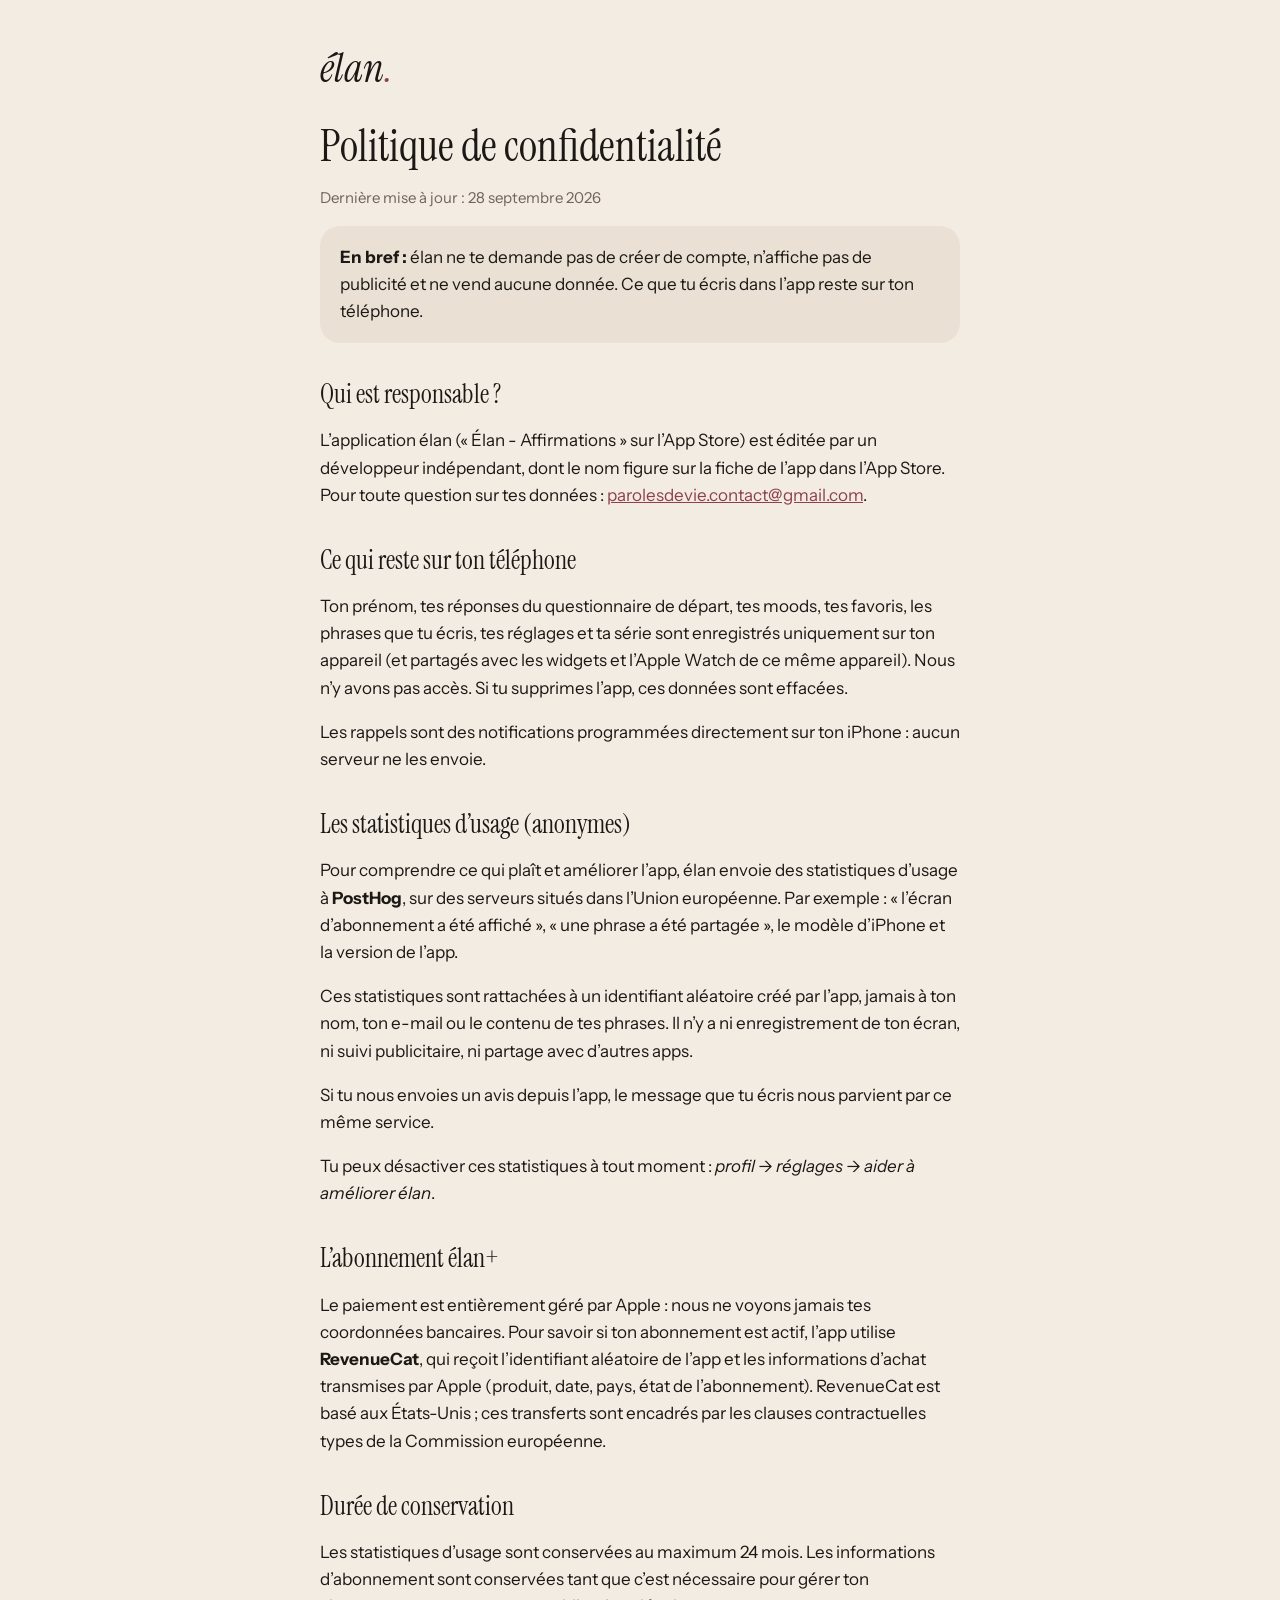
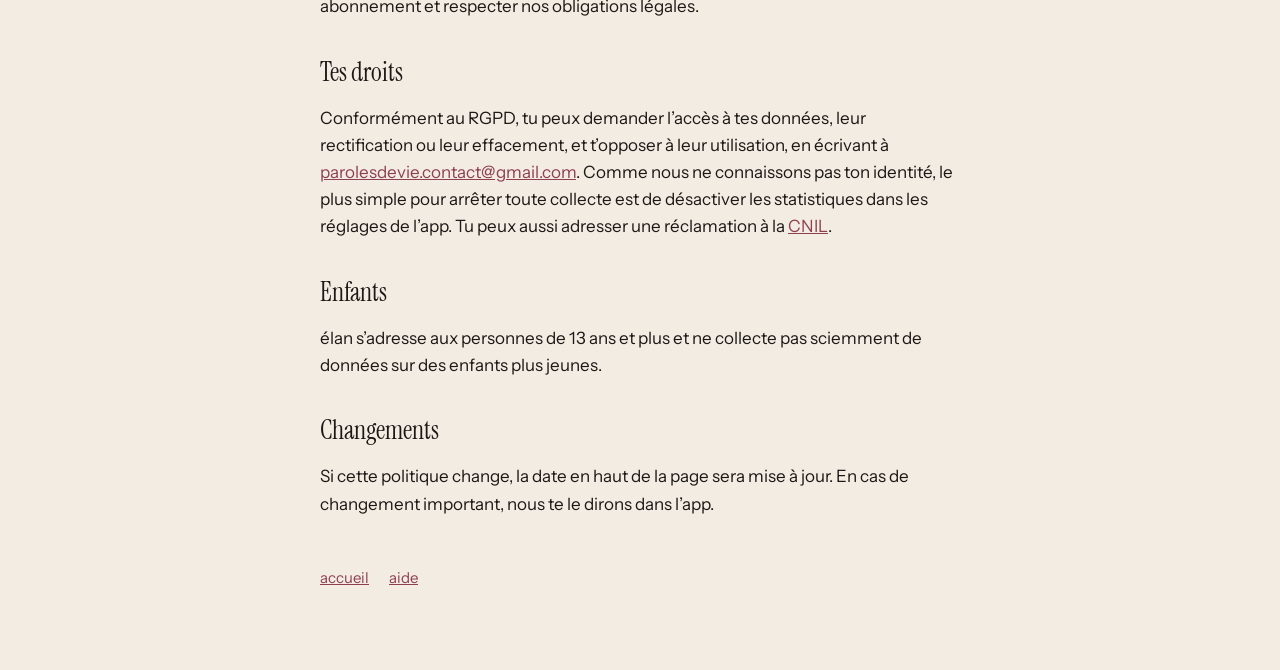
==== confidentialite.html @ eb6c00ab "pages : accueil, aide, confidentialité" ====
<!doctype html>
<html lang="fr">
<head>
<meta charset="utf-8">
<meta name="viewport" content="width=device-width, initial-scale=1">
<title>Confidentialité · élan</title>
<link rel="preconnect" href="https://fonts.googleapis.com">
<link href="https://fonts.googleapis.com/css2?family=Instrument+Sans:wght@400;600&family=Instrument+Serif:ital@0;1&display=swap" rel="stylesheet">
<link rel="stylesheet" href="style.css">
</head>
<body>
<main>
<a class="logo" href="./">élan<span>.</span></a>
<h1>Politique de confidentialité</h1>
<p class="muted">Dernière mise à jour : 28 septembre 2026</p>

<div class="card">
<strong>En bref :</strong> élan ne te demande pas de créer de compte, n’affiche pas de publicité et ne vend aucune donnée. Ce que tu écris dans l’app reste sur ton téléphone.
</div>

<h2>Qui est responsable ?</h2>
<p>L’application élan (« Élan - Affirmations » sur l’App Store) est éditée par un développeur indépendant, dont le nom figure sur la fiche de l’app dans l’App Store. Pour toute question sur tes données : <a href="mailto:parolesdevie.contact@gmail.com">parolesdevie.contact@gmail.com</a>.</p>

<h2>Ce qui reste sur ton téléphone</h2>
<p>Ton prénom, tes réponses du questionnaire de départ, tes moods, tes favoris, les phrases que tu écris, tes réglages et ta série sont enregistrés uniquement sur ton appareil (et partagés avec les widgets et l’Apple Watch de ce même appareil). Nous n’y avons pas accès. Si tu supprimes l’app, ces données sont effacées.</p>
<p>Les rappels sont des notifications programmées directement sur ton iPhone : aucun serveur ne les envoie.</p>

<h2>Les statistiques d’usage (anonymes)</h2>
<p>Pour comprendre ce qui plaît et améliorer l’app, élan envoie des statistiques d’usage à <strong>PostHog</strong>, sur des serveurs situés dans l’Union européenne. Par exemple : « l’écran d’abonnement a été affiché », « une phrase a été partagée », le modèle d’iPhone et la version de l’app.</p>
<p>Ces statistiques sont rattachées à un identifiant aléatoire créé par l’app, jamais à ton nom, ton e-mail ou le contenu de tes phrases. Il n’y a ni enregistrement de ton écran, ni suivi publicitaire, ni partage avec d’autres apps.</p>
<p>Si tu nous envoies un avis depuis l’app, le message que tu écris nous parvient par ce même service.</p>
<p>Tu peux désactiver ces statistiques à tout moment : <em>profil → réglages → aider à améliorer élan</em>.</p>

<h2>L’abonnement élan+</h2>
<p>Le paiement est entièrement géré par Apple : nous ne voyons jamais tes coordonnées bancaires. Pour savoir si ton abonnement est actif, l’app utilise <strong>RevenueCat</strong>, qui reçoit l’identifiant aléatoire de l’app et les informations d’achat transmises par Apple (produit, date, pays, état de l’abonnement). RevenueCat est basé aux États-Unis ; ces transferts sont encadrés par les clauses contractuelles types de la Commission européenne.</p>

<h2>Durée de conservation</h2>
<p>Les statistiques d’usage sont conservées au maximum 24 mois. Les informations d’abonnement sont conservées tant que c’est nécessaire pour gérer ton abonnement et respecter nos obligations légales.</p>

<h2>Tes droits</h2>
<p>Conformément au RGPD, tu peux demander l’accès à tes données, leur rectification ou leur effacement, et t’opposer à leur utilisation, en écrivant à <a href="mailto:parolesdevie.contact@gmail.com">parolesdevie.contact@gmail.com</a>. Comme nous ne connaissons pas ton identité, le plus simple pour arrêter toute collecte est de désactiver les statistiques dans les réglages de l’app. Tu peux aussi adresser une réclamation à la <a href="https://www.cnil.fr">CNIL</a>.</p>

<h2>Enfants</h2>
<p>élan s’adresse aux personnes de 13 ans et plus et ne collecte pas sciemment de données sur des enfants plus jeunes.</p>

<h2>Changements</h2>
<p>Si cette politique change, la date en haut de la page sera mise à jour. En cas de changement important, nous te le dirons dans l’app.</p>

<nav><a href="./">accueil</a><a href="support.html">aide</a></nav>
</main>
</body>
</html>
---- style.css ----
:root { --bg: #F3ECE2; --ink: #1C1815; --mute: #6F655B; --accent: #8E4052; --card: #EAE1D4; }
* { box-sizing: border-box; }
body { margin: 0; background: var(--bg); color: var(--ink); font: 17px/1.6 'Instrument Sans', system-ui, -apple-system, sans-serif; }
main { max-width: 680px; margin: 0 auto; padding: 48px 20px 80px; }
.logo { font: italic 40px/1 'Instrument Serif', Georgia, serif; text-decoration: none; color: var(--ink); }
.logo span { color: var(--accent); }
h1 { font: 400 44px/1.1 'Instrument Serif', Georgia, serif; margin: 32px 0 8px; }
h2 { font: 400 26px/1.2 'Instrument Serif', Georgia, serif; margin: 36px 0 8px; }
p, li { color: var(--ink); }
.muted { color: var(--mute); font-size: 15px; }
a { color: var(--accent); }
.card { background: var(--card); border-radius: 20px; padding: 18px 20px; margin: 16px 0; }
nav { margin-top: 48px; display: flex; gap: 20px; font-size: 15px; }
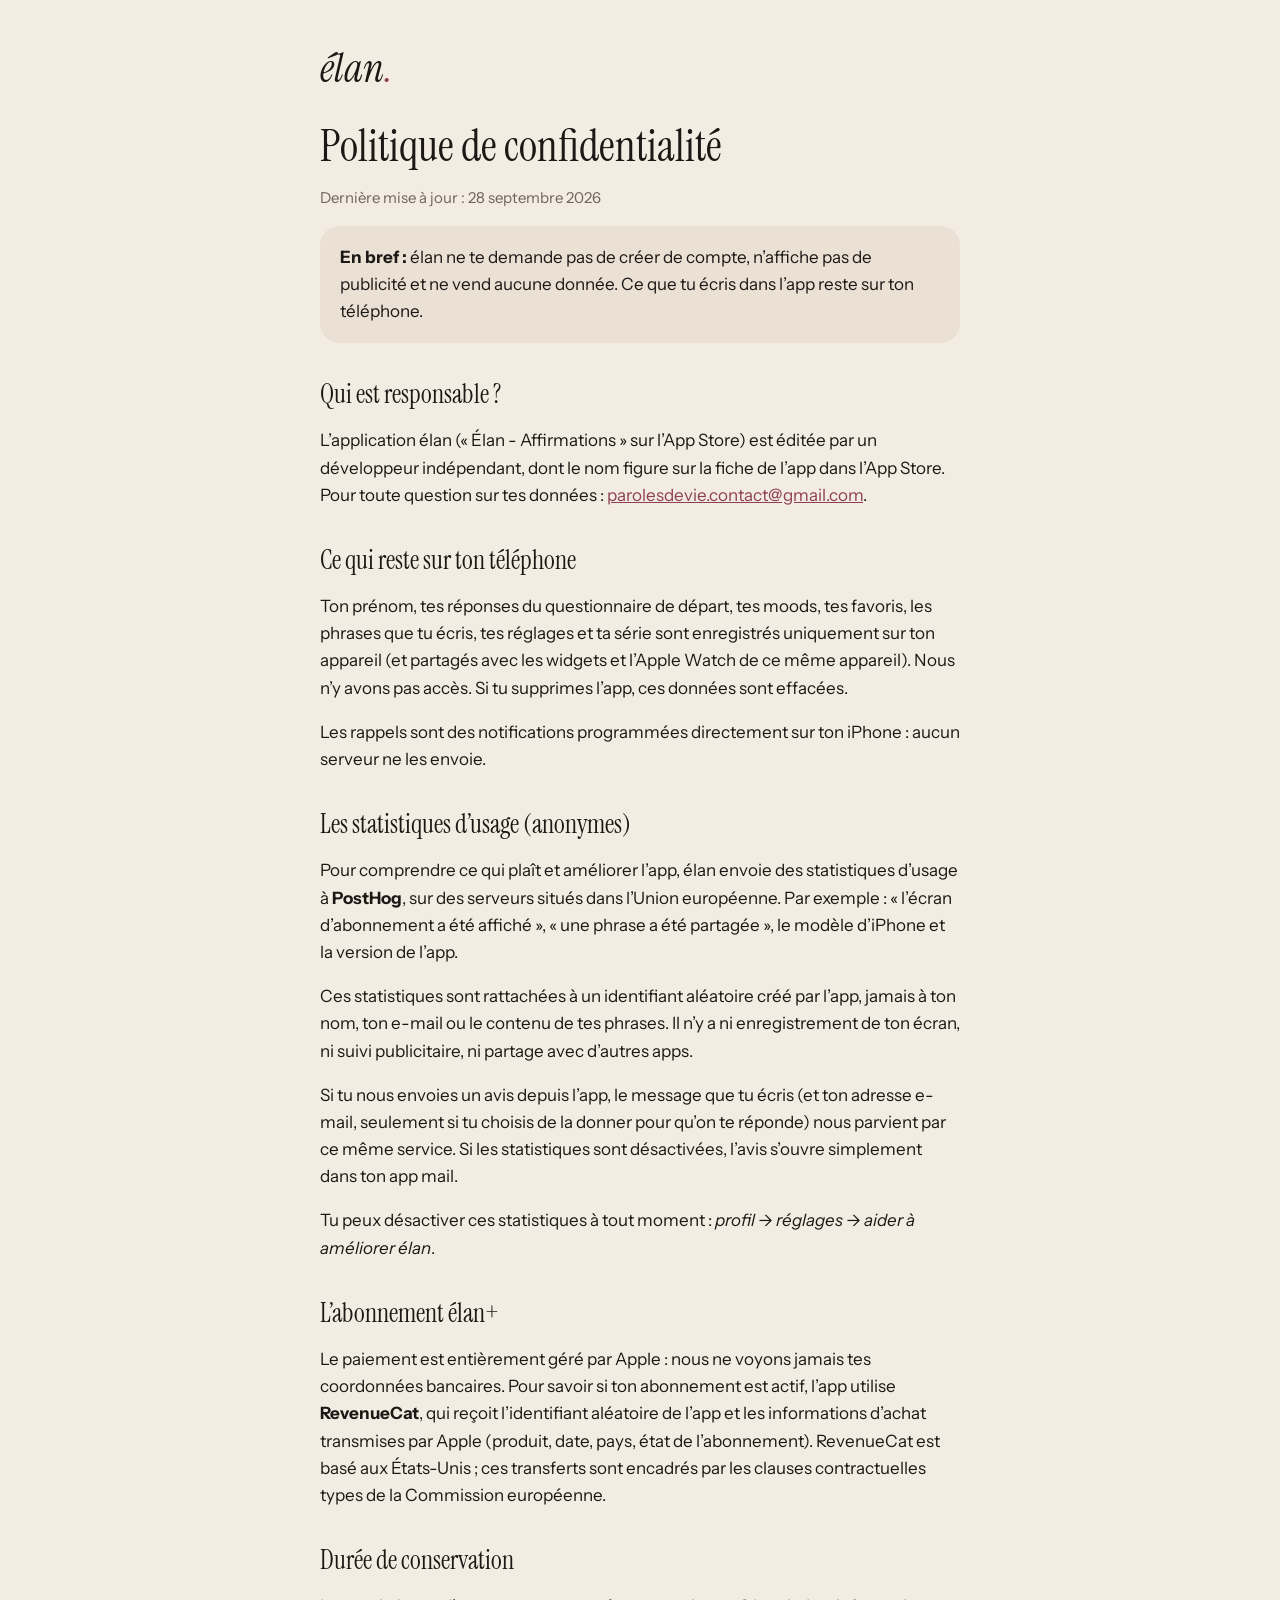
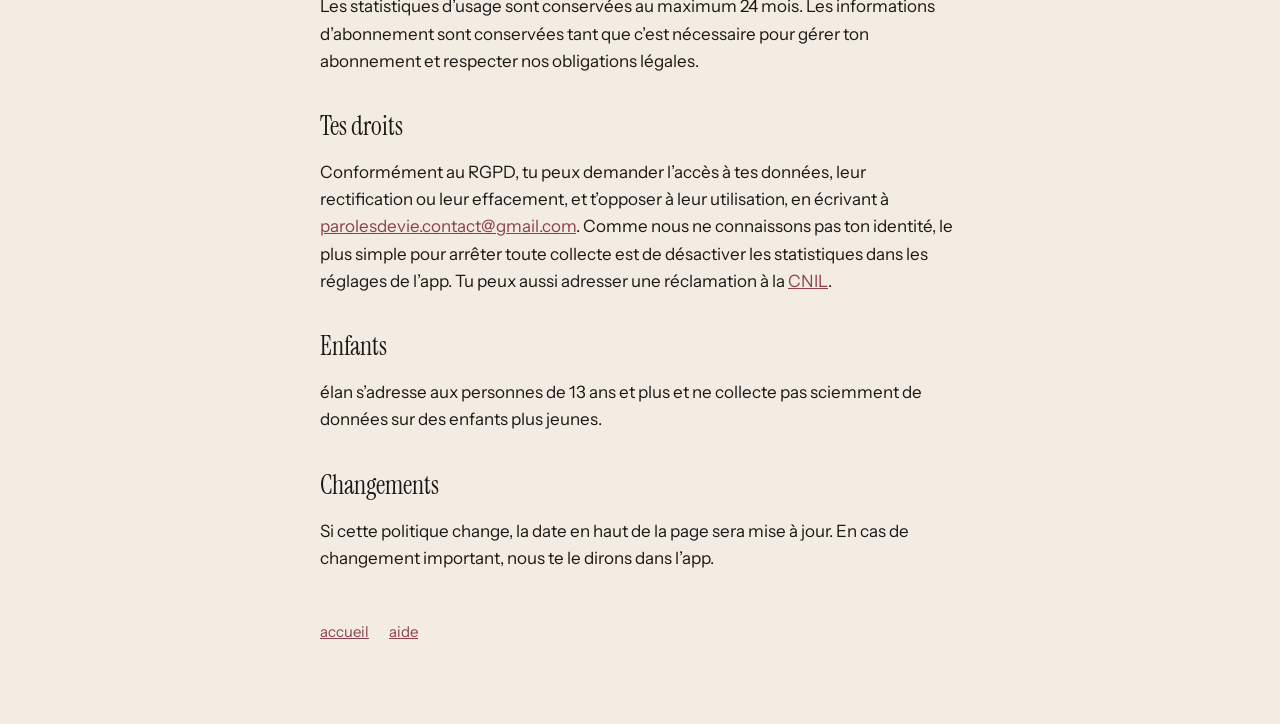
==== commit 99625323: "confidentialité : avis et e-mail facultatif" ====
--- a/confidentialite.html
+++ b/confidentialite.html
@@ -28,7 +28,7 @@
 <h2>Les statistiques d’usage (anonymes)</h2>
 <p>Pour comprendre ce qui plaît et améliorer l’app, élan envoie des statistiques d’usage à <strong>PostHog</strong>, sur des serveurs situés dans l’Union européenne. Par exemple : « l’écran d’abonnement a été affiché », « une phrase a été partagée », le modèle d’iPhone et la version de l’app.</p>
 <p>Ces statistiques sont rattachées à un identifiant aléatoire créé par l’app, jamais à ton nom, ton e-mail ou le contenu de tes phrases. Il n’y a ni enregistrement de ton écran, ni suivi publicitaire, ni partage avec d’autres apps.</p>
-<p>Si tu nous envoies un avis depuis l’app, le message que tu écris nous parvient par ce même service.</p>
+<p>Si tu nous envoies un avis depuis l’app, le message que tu écris (et ton adresse e-mail, seulement si tu choisis de la donner pour qu’on te réponde) nous parvient par ce même service. Si les statistiques sont désactivées, l’avis s’ouvre simplement dans ton app mail.</p>
 <p>Tu peux désactiver ces statistiques à tout moment : <em>profil → réglages → aider à améliorer élan</em>.</p>
 
 <h2>L’abonnement élan+</h2>
